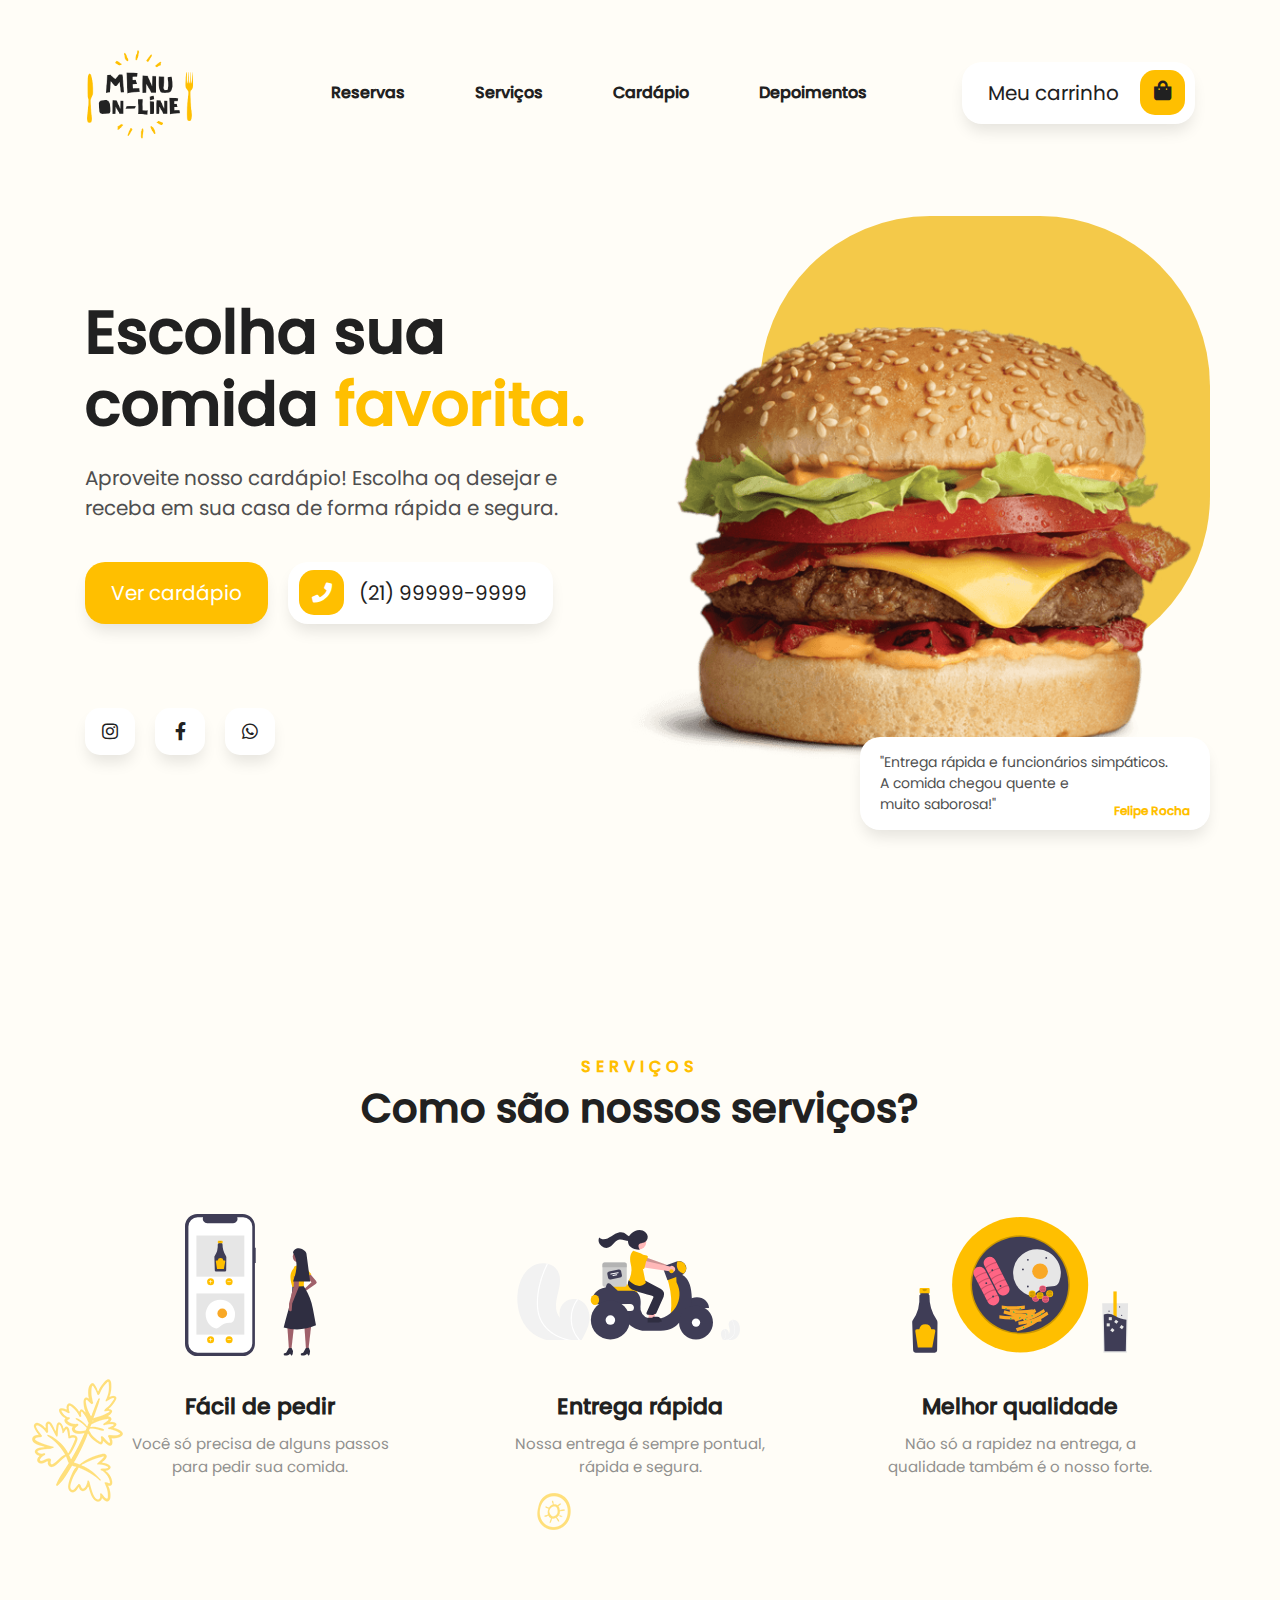
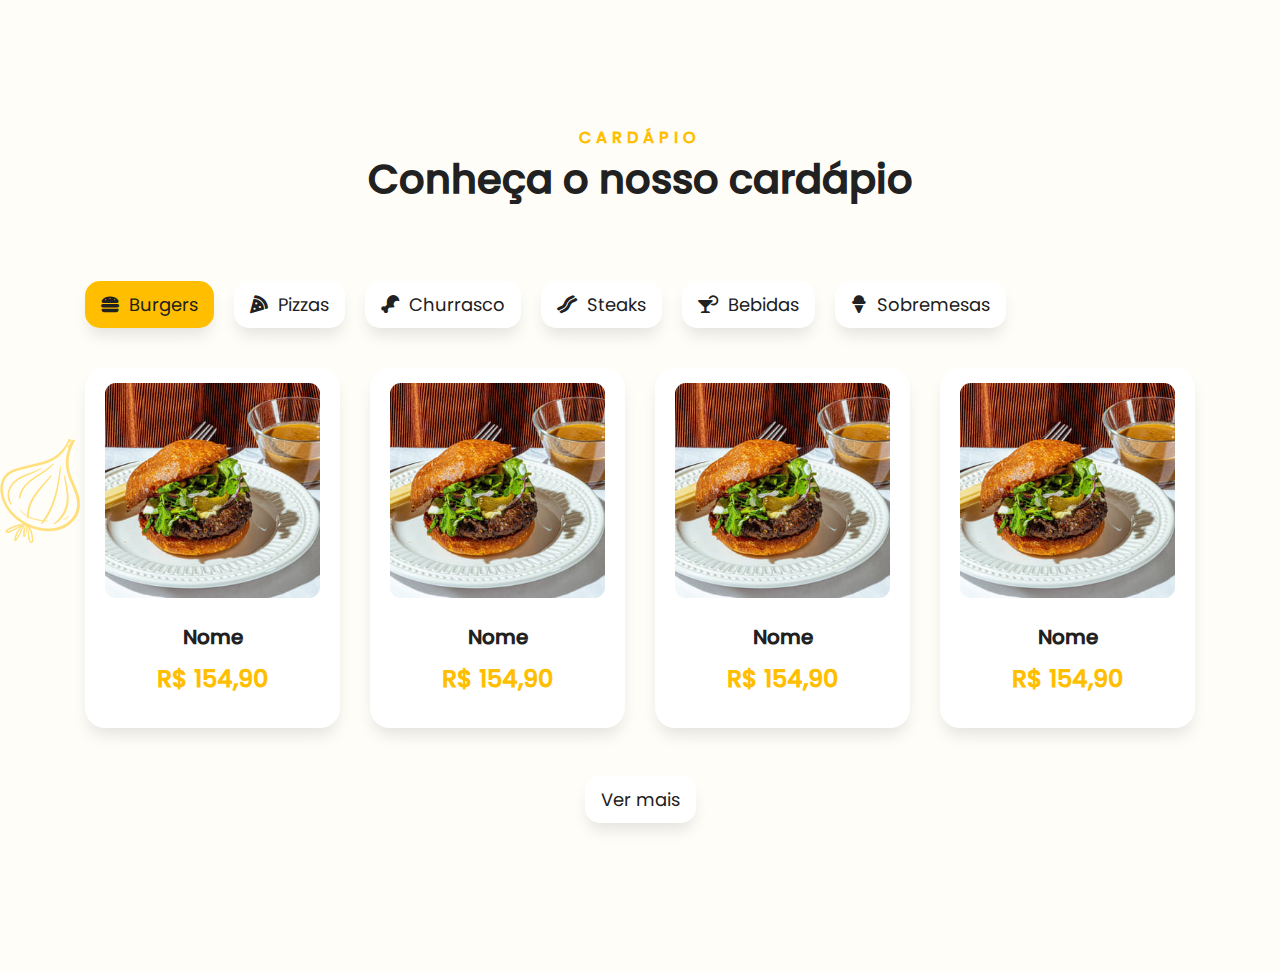
==== landpageCardapio/index.html @ 406b8b30 "v1.0" ====
<!DOCTYPE html>
<html lang="pt-br">
    <head>
        <meta charset="UTF-8">
        <meta name="viewport" content="width=device-width, initial-scale=1.0">
        <link rel="stylesheet" href="./css/bootstrap.min.css">
        <link rel="stylesheet" href="./css/fontawesome.css">
        <link rel="stylesheet" href="./css/main.css">
        <title>Restaurante - Seja bem-vindo!</title>
    </head>
    <body>
        <section class="header">
            <div class="container">
                <nav class="navbar navbar-expand-lg pl-0 pr-0">
                    <a class="navbar-brand" href="#">
                        <img src="./img/logo.png" width="160" class="img-logo"/>
                    </a>
                    <button class="navbar-toggler" type="button" data-toggle="collapse" data-target="#navbarNavDropdown">
                        <span class="navbar-toggler-icon">
                            <i class="fas fa-bars"></i>
                        </span>
                    </button>
                    <div class="collapse navbar-collapse" id="navbarNavDropdown">
                        <ul class="navbar-nav ml-auto mr-auto">
                            <li class="nav-item">
                                <a href="#reservas" class="nav-link"><b>Reservas</b></a>
                            </li>
                            <li class="nav-item">
                                <a href="#servicos" class="nav-link"><b>Serviços</b></a>
                            </li>
                            <li class="nav-item">
                                <a href="#cardapio" class="nav-link"><b>Cardápio</b></a>
                            </li>
                            <li class="nav-item">
                                <a href="#depoimentos" class="nav-link"><b>Depoimentos</b></a>
                            </li>
                        </ul>
                        <a class="btn btn-white btn-icon">
                            Meu carrinho <span class="icon">
                                <i class="fa fa-shopping-bag"></i>
                            </span>
                        </a>
                    </div>
                </nav>
            </div>
        </section>

        <section class="banner">
            <div class="container">
                <div class="row">
                    <div class="col-6">
                        <div class="d-flex text-banner">
                            <h1><b>Escolha sua comida <b class="color-primary">favorita.</b></b></h1>
                            <p>
                                Aproveite nosso cardápio! Escolha oq desejar e receba em sua casa de forma rápida e segura.
                            </p>
                            <div>
                                <a class="btn btn-yellow mt-4 mr-3">
                                    Ver cardápio
                                </a>
                                <a href="#" class="btn btn-white btn-icon-left mt-4">
                                    <span class="icon-left">
                                        <i class="fa fa-phone"></i>                                        
                                    </span>
                                    (21) 99999-9999
                                </a>
                            </div>
                        </div>
                        <a class="btn btn-sm btn-white btn-social mt-4 mr-3">
                            <i class="fab fa-instagram"></i>
                        </a>
                        <a class="btn btn-sm btn-white btn-social mt-4 mr-3">
                            <i class="fab fa-facebook-f"></i>
                        </a>
                        <a class="btn btn-sm btn-white btn-social mt-4">
                            <i class="fab fa-whatsapp"></i>
                        </a>
                    </div>

                    <div class="col-6">
                        <div class="card-banner"></div>
                        <div class="d-flex img-banner">
                            <img src="./img/burguer.png"/>
                        </div>
                        <div class="card card-case">
                            "Entrega rápida e funcionários simpáticos.
                            <br>A comida chegou quente e <br>
                            muito saborosa!"
                            <span class="card-case-name">
                                <b>Felipe Rocha</b>
                            </span>
                        </div>
                    </div>
                </div>
            </div>
        </section>
        
        <section class="servicos" id="servicos">

            <div class="background-servicos"></div>

            <div class="container">
                <div class="row">
                    <div class="col-12 text-center mb-5">
                        <span class="hint-title"><b>Serviços</b></span>
                        <h1 class="title">
                            <b>Como são nossos serviços?</b>
                        </h1>
                    </div>

                    <div class="col-4 mb-5">
                        <div class="card-icon text-center">
                            <img src="./img/icone-pedido.svg" width="150"/>
                        </div>
                        <div class="card-text text-center mt-3">
                            <p><b>Fácil de pedir</b></p>
                            <span>
                                Você só precisa de alguns passos para pedir sua comida.
                            </span>
                        </div>
                    </div>
                    <div class="col-4 mb-5">
                        <div class="card-icon text-center">
                            <img src="./img/icone-delivery.svg" width="250"/>
                        </div>
                        <div class="card-text text-center mt-3">
                            <p><b>Entrega rápida</b></p>
                            <span>
                                Nossa entrega é sempre pontual, rápida e segura.
                            </span>
                        </div>
                    </div>
                    <div class="col-4 mb-5">
                        <div class="card-icon text-center">
                            <img src="./img/icone-qualidade.svg" width="250"/>
                        </div>
                        <div class="card-text text-center mt-3">
                            <p><b>Melhor qualidade</b></p>
                            <span>
                                Não só a rapidez na entrega, a qualidade também é o nosso forte.
                            </span>
                        </div>
                    </div>
                </div>
            </div>
        </section>

        <section class="cardapio" id="cardapio">

            <div class="background-cardapio"></div>

            <div class="container">
                <div class="row">
                    <div class="col-12 text-center mb-5">
                        <span class="hint-title"><b>Cardápio</b></span>
                        <h1 class="title">
                            <b>Conheça o nosso cardápio</b>
                        </h1>
                    </div>
                    <div class="col-12 container-menu">
                        <a class="btn btn-white btn-sm mr-3 active">
                            <i class="fas fa-hamburger"></i>&nbsp; Burgers
                        </a>
                        <a class="btn btn-white btn-sm mr-3">
                            <i class="fas fa-pizza-slice"></i>&nbsp; Pizzas
                        </a>
                        <a class="btn btn-white btn-sm mr-3">
                            <i class="fas fa-drumstick-bite"></i>&nbsp; Churrasco
                        </a>
                        <a class="btn btn-white btn-sm mr-3">
                            <i class="fas fa-bacon"></i>&nbsp; Steaks
                        </a>
                        <a class="btn btn-white btn-sm mr-3">
                            <i class="fas fa-cocktail"></i>&nbsp; Bebidas
                        </a> 
                        <a class="btn btn-white btn-sm mr-3">
                            <i class="fas fa-ice-cream"></i>&nbsp; Sobremesas
                        </a>   
                    </div>
                    <div class="col-12">
                        <div class="row" id="itenscardapio">
                            <div class="col-3 mb-5">
                                <div class="card card-item">
                                    <div class="img-produto">
                                        <img src="./img/cardapio/burguers/burger-au-poivre-kit-4-pack.3ca0e39b02db753304cd185638dad518.jpg">
                                    </div>
                                    <p class="title-produto text-center mt-4">
                                        <b>Nome</b>
                                    </p>
                                    <p class="price-produto text-center">
                                        <b>R$ 154,90</b>
                                    </p>
                                    <div class="add-carrinho">
                                        <span class="btn-menos"><i class="fa fa-minus"></i></span>
                                        <span class="add-numero-itens">0</span>
                                        <span class="btn-mais"><i class="fa fa-plus"></i></span>
                                        <span class="btn btn-add"><i class="fa fa-shopping-bag"></i></span>
                                    </div>
                                </div>
                            </div>
                            <div class="col-3 mb-5">
                                <div class="card card-item">
                                    <div class="img-produto">
                                        <img src="./img/cardapio/burguers/burger-au-poivre-kit-4-pack.3ca0e39b02db753304cd185638dad518.jpg">
                                    </div>
                                    <p class="title-produto text-center mt-4">
                                        <b>Nome</b>
                                    </p>
                                    <p class="price-produto text-center">
                                        <b>R$ 154,90</b>
                                    </p>
                                    <div class="add-carrinho">
                                        <span class="btn-menos"><i class="fa fa-minus"></i></span>
                                        <span class="add-numero-itens">0</span>
                                        <span class="btn-mais"><i class="fa fa-plus"></i></span>
                                        <span class="btn btn-add"><i class="fa fa-shopping-bag"></i></span>
                                    </div>
                                </div>
                            </div>
                            <div class="col-3 mb-5">
                                <div class="card card-item">
                                    <div class="img-produto">
                                        <img src="./img/cardapio/burguers/burger-au-poivre-kit-4-pack.3ca0e39b02db753304cd185638dad518.jpg">
                                    </div>
                                    <p class="title-produto text-center mt-4">
                                        <b>Nome</b>
                                    </p>
                                    <p class="price-produto text-center">
                                        <b>R$ 154,90</b>
                                    </p>
                                    <div class="add-carrinho">
                                        <span class="btn-menos"><i class="fa fa-minus"></i></span>
                                        <span class="add-numero-itens">0</span>
                                        <span class="btn-mais"><i class="fa fa-plus"></i></span>
                                        <span class="btn btn-add"><i class="fa fa-shopping-bag"></i></span>
                                    </div>
                                </div>
                            </div>
                            <div class="col-3 mb-5">
                                <div class="card card-item">
                                    <div class="img-produto">
                                        <img src="./img/cardapio/burguers/burger-au-poivre-kit-4-pack.3ca0e39b02db753304cd185638dad518.jpg">
                                    </div>
                                    <p class="title-produto text-center mt-4">
                                        <b>Nome</b>
                                    </p>
                                    <p class="price-produto text-center">
                                        <b>R$ 154,90</b>
                                    </p>
                                    <div class="add-carrinho">
                                        <span class="btn-menos"><i class="fa fa-minus"></i></span>
                                        <span class="add-numero-itens">0</span>
                                        <span class="btn-mais"><i class="fa fa-plus"></i></span>
                                        <span class="btn btn-add"><i class="fa fa-shopping-bag"></i></span>
                                    </div>
                                </div>
                            </div>
                            
                        </div>
                    </div>
                    <div class="col-12 text-center">
                        <a class="btn btn-white btn-sm">
                            Ver mais
                        </a>
                    </div>             
                </div>
            </div>
        </section>

        <section class="depoimentos" id="depoimentos">

        </section>

        <section class="reserva" id="reservas">

        </section>

        <footer> 

        </footer>

        <script type="text/javascript" src="./js/jquery-1.12.4.min.js"></script>
        <script type="text/javascript" src="./js/modernizr-3.5.0.min.js"></script>
        <script type="text/javascript" src="./js/bootstrap.min.js"></script>
        <script type="text/javascript" src="./js/popper.min.js"></script>

    </body>
</html>
---- landpageCardapio/css/main.css ----
@font-face {
    font-family: 'PoppinsMedium';
    src: url('../fonts/Poppins-Medium.otf');
}
@font-face {
    font-family: 'PoppinsRegular';
    src: url('../fonts/Poppins-Regular.otf');
}


:root {
    --color-background: #fffdf7;
    --color-black: #212121;
    --color-black-heavy: #000000;
    --color-text: #4f4f4f;
    --color-text-out: #90908e;
    --color-primary: #ffbf00;
    --color-secondary: #fff2cc;
    --color-white: #ffffff;
    --color-red: #e74c3c;
    --color-green: #2ecc71;
    --color-separete: #cccccc;
}

html, body {
    font-family: 'PoppinsRegular', 'Rubik', 'sans-serif';
    background-color: var(--color-background);
    color: var(--color-text);
}

b {
    font-family: 'PoppinsMedium', 'Rubik', 'sans-serif';
}

.color-primary {
    color: var(--color-primary);
}

a.navbar-brand {
    margin-left: -25px;
}

.nav-link {
    color: var(--color-black)!important;
    padding-left: 35px!important;
    padding-right: 35px!important;
}

.btn-white {
    background-color: var(--color-white);
    color: var(--color-black)!important;
    border-radius: 20px;
    padding: 15px 25px;
    font-size: 20px;
    box-shadow: 0px 10px 15px -3px rgba(0,0,0,0.1);
}

.btn-white.active, .btn-white:hover {
    background-color: var(--color-primary);
}

.btn-icon {
    padding-right: 75px;
}

.btn-icon .icon {
    display: inline-block;
    color: var(--color-black);
    background-color: var(--color-primary);
    width: 45px;
    height: 45px;
    position: absolute;
    right: 10px;
    margin-top: -8px;
    border-radius: 15px;
    text-align: center;
    padding-top: 6px;
}

.banner {
    padding-top: 110px;
    padding-bottom: 200px;
}

.text-banner {
    flex-direction: column;
    justify-content: center;
    margin-bottom: 60px;
}

.text-banner h1 {
    color: var(--color-black);
    font-size: 60px;
}

.text-banner p {
    margin-top: 15px;
    margin-bottom: 15px;
    font-size: 20px;
}

.btn-yellow {
    background-color: var(--color-primary);
    color: var(--color-white)!important;
    border-radius: 20px;
    padding: 15px 25px;
    font-size: 20px;
    box-shadow: 0px 10px 15px -3px rgba(0,0,0,0.1);
}

.btn-icon-left {
    padding-left: 70px;
}

.btn-icon-left span.icon-left {
    display: inline-block;
    color: var(--color-white);
    background-color: var(--color-primary);
    width: 45px;
    height: 45px;
    position: absolute;
    margin-left: -60px;
    margin-top: -8px;
    border-radius: 15px;
    text-align: center;
    padding-top: 8px;
}

.btn-sm {
    padding: 9px 15px!important;
    border-radius: 15px!important;
    font-size: 18px!important;
}

.btn-social {
    width: 50px;
}

.card-banner {
    height: 450px;
    width: 450px;
    border-radius: 170px;
    background-color: #f4c949;
    position: absolute;
    right: 0;
    top: -80px;
}

.img-banner img {
    position: absolute;
    width: 570px;
    top: 30px;
    right: 15px;
}

.card {
    border-radius: 20px;
    padding: 15px 20px;
    font-size: 20px;
    box-shadow: 0px 10px 15px -3px rgba(0,0,0,0.1)!important;
    border: none!important;
}

.card-case {
    width: 350px;
    font-size: 14px;
    position: absolute;
    right: 0;
    bottom: -75px;
}

.card-case-name {
    position: absolute;
    font-size: 12px;
    color: var(--color-primary);
    right: 20px;
    bottom: 10px;
}

.servicos {
    padding-top: 100px;
    padding-bottom: 150px;
}

.hint-title {
    color: var(--color-primary);
    font-size: 16px;
    text-transform: uppercase;
    letter-spacing: 5px;
}

.title {
    color: var(--color-black);
    font-size: 40px;
    margin-top: 5px;
    margin-bottom: 30px;
}

.card-icon {
    height: 150px;
    margin: auto;
    margin-bottom: 30px;
    display: flex;
    justify-content: center;
    align-items: center;
}

.card-text {
    color: var(--color-text-out);
    font-size: 15px;
    padding: 0px 30px;
}

.card-text p {
    font-size: 22px;
    color: var(--color-black);
    margin-bottom: 10px;
}

.background-servicos {
    position: absolute;
    left: 0;
    right: 0;
    height: 500px;
    background-image: url(../img/bg-icons-2.png);
}

.cardapio {
    padding-top: 50px;
    padding-bottom: 150px;
}

.cardapio .background-cardapio {
    position: absolute;
    left: 0;
    right: 0;
    height: 500px;
    background-image: url(../img/bg-icons-1.png);
}

.container-menu {
    margin-bottom: 40px;
}

.card-item {
    height: 360px;
}

.card-item .img-produto img {
    width: 100%;
    border-radius: 11px;
}

.card-item .title-produto {
    color: var(--color-black);
    text-overflow: ellipsis;
    white-space: nowrap;
    overflow: hidden;
    height: 40px;
    margin-bottom: 0px;
}

.card-item .price-produto {
    color: var(--color-primary);
    font-size: 24px;
}

.card-item .add-carrinho {
    display: none;
    text-align: center;
    height: 30px;
    justify-content: center;
    align-items: center;
}

.btn-menos {
    color: var(--color-black-heavy);
    padding: 5px 7px;
    border: 2px solid var(--color-black-heavy);
    border-top-left-radius: 10px;
    border-bottom-left-radius: 10px;
    font-size: 14px;
    cursor: pointer;
}

.btn-mais {
    color: var(--color-black-heavy);
    padding: 5px 7px;
    border: 2px solid var(--color-black-heavy);
    border-top-right-radius: 10px;
    border-bottom-right-radius: 10px;
    font-size: 14px;
    cursor: pointer;
}

.add-numero-itens {
    color: var(--color-black-heavy);
    padding: 2px 15px;
    border-top: 2px solid var(--color-black-heavy);
    border-bottom: 2px solid var(--color-black-heavy);
    font-size: 18px;
    cursor: pointer;
}

.btn-add {
    border: 2px solid var(--color-black-heavy);
    font-size: 16px;
    padding: 4px 10px;
    border-radius: 10px;
    color: var(--color-white);
    background-color: var(--color-black-heavy);
    margin-left: 15px;
}

.card-item:hover {
    background-color: var(--color-primary);
}

.card-item:hover .title-produto {
    display: none;
}

.card-item:hover .add-carrinho {
    display: flex;
}

.card-item:hover .price-produto {
    color: var(--color-black-heavy)!important;
    margin-top: 20px;
}
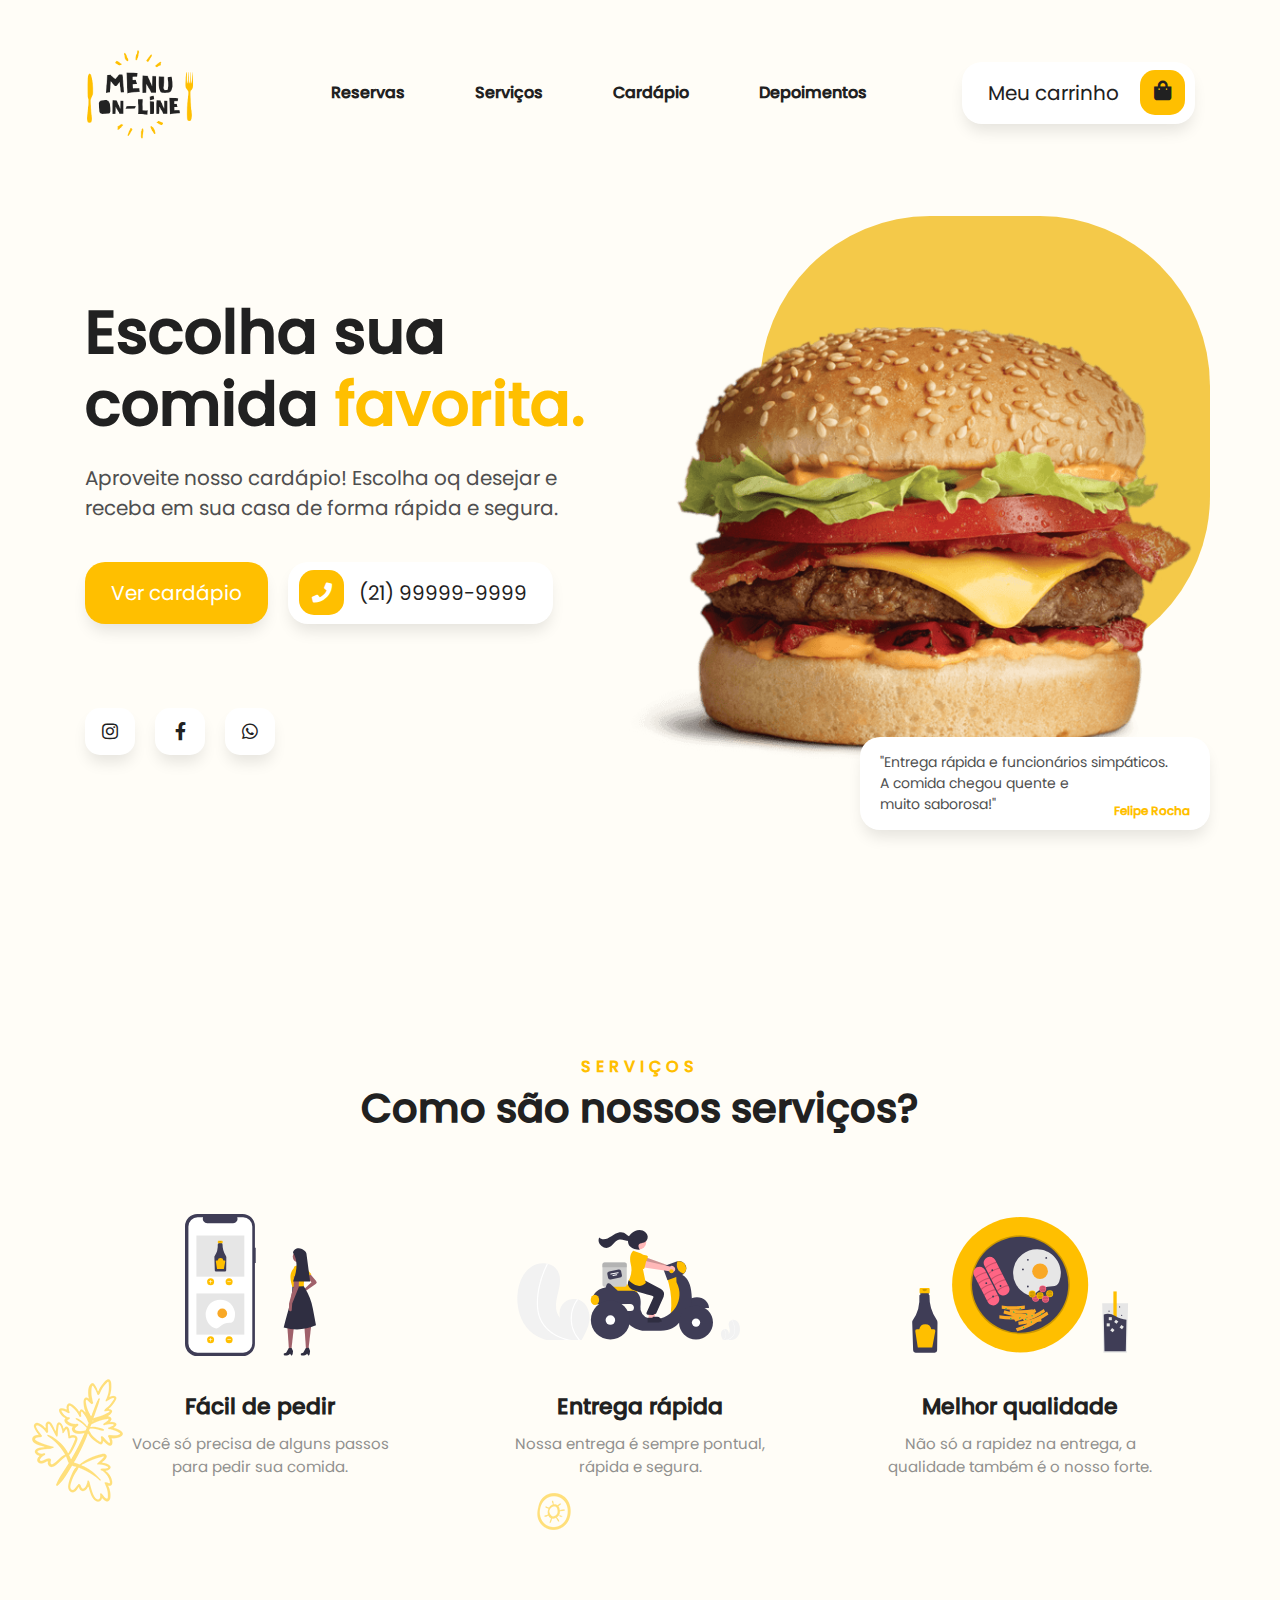
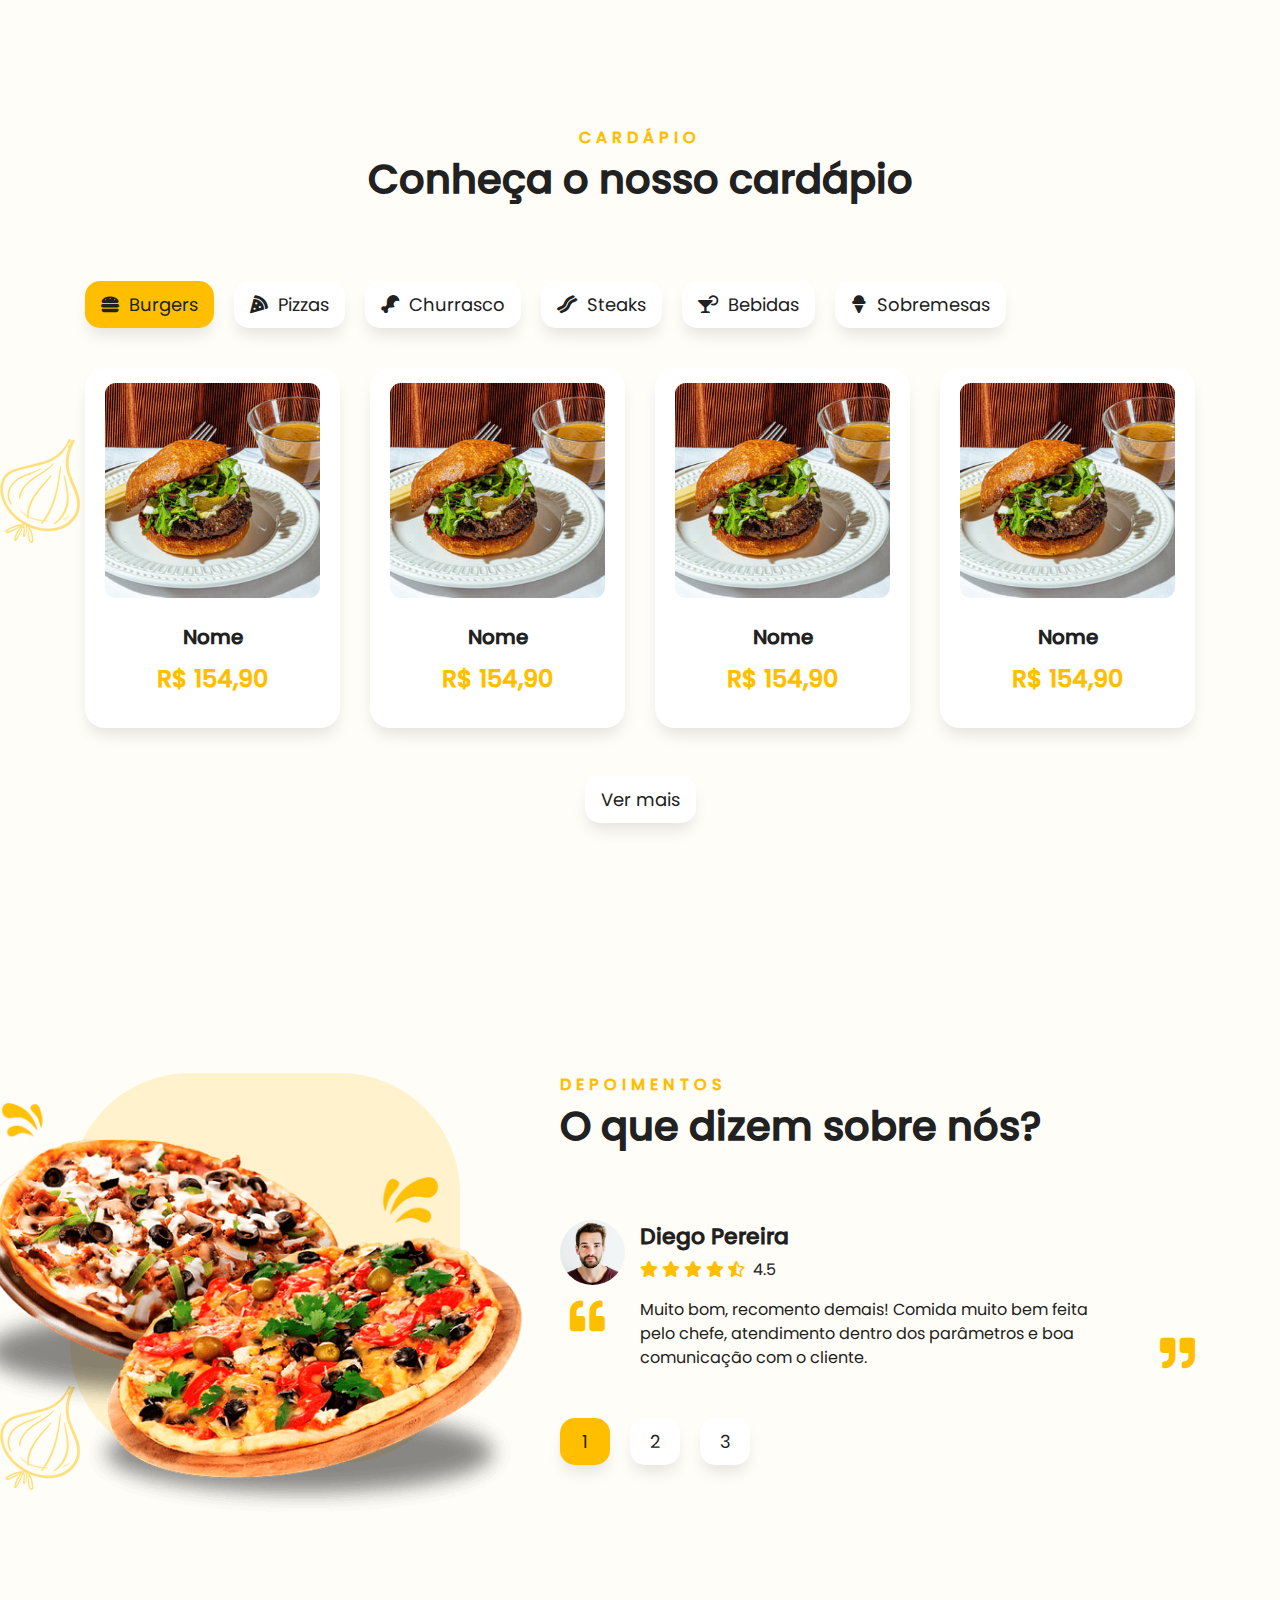
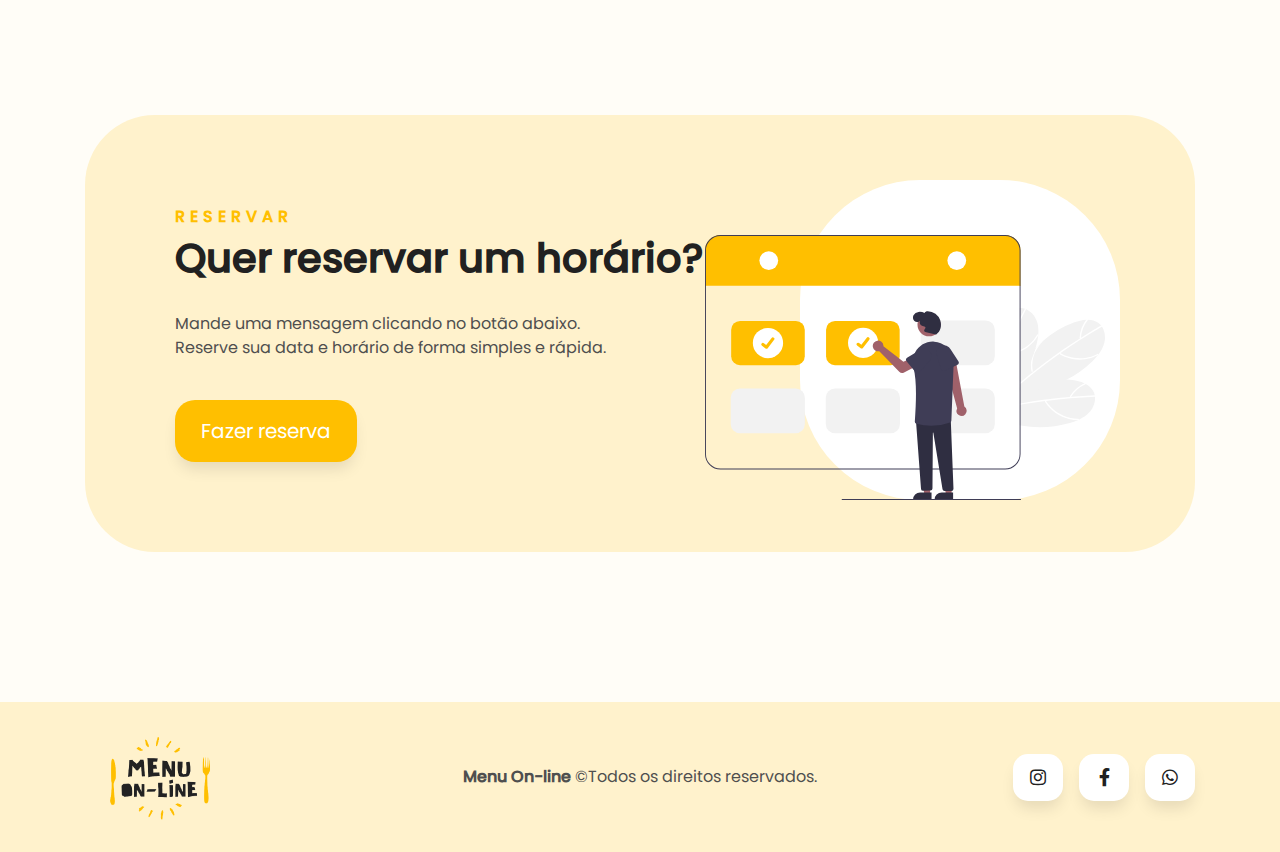
==== commit 862a1a1b: "Merge 66495a9e7f52ed8496034b12d09f4d9da89255dd into cc5b8be45f82e15f9071418099d74549271e2dea" ====
--- a/landpageCardapio/index.html
+++ b/landpageCardapio/index.html
@@ -6,6 +6,8 @@
         <link rel="stylesheet" href="./css/bootstrap.min.css">
         <link rel="stylesheet" href="./css/fontawesome.css">
         <link rel="stylesheet" href="./css/main.css">
+        <link rel="stylesheet" href="./css/animation.css">
+        <link rel="stylesheet" media="(max-width: 600px)" href="css/mobile.css">
         <title>Restaurante - Seja bem-vindo!</title>
     </head>
     <body>
@@ -34,6 +36,9 @@
                             <li class="nav-item">
                                 <a href="#depoimentos" class="nav-link"><b>Depoimentos</b></a>
                             </li>
+                            <li class="nav-item last_item">
+                                <a href="#" class="nav-link"><b>Meu carrinho</b></a>
+                            </li>
                         </ul>
                         <a class="btn btn-white btn-icon">
                             Meu carrinho <span class="icon">
@@ -269,14 +274,160 @@
 
         <section class="depoimentos" id="depoimentos">
 
+            <div class="background-depoimentos"></div>
+
+            <div class="container">
+                <div class="row">
+                    <div class="col-5 text-center">
+                        <div class="card-depoimentos"></div>
+                        <div class="d-flex img-banner">
+                            <img src="./img/pizzas.png">
+                        </div>
+                    </div>
+                    <div class="col-7">
+                        <span class="hint-title"><b>Depoimentos</b></span>
+                        <h1 class="title">
+                            <b>O que dizem sobre nós?</b>
+                        </h1>
+                        <div class="mb-5">
+                            <div class="depoimento" id="depoimento-1">
+                                <div class="container-dados-depoimento">
+                                    <div class="imagem-depoimento"></div>
+                                    <div>
+                                        <p class="nome-depoimento"><b>Diego Pereira</b></p>
+                                        <p class="nota-depoimento">
+                                            <i class="fas fa-star"></i>
+                                            <i class="fas fa-star"></i>
+                                            <i class="fas fa-star"></i>
+                                            <i class="fas fa-star"></i>
+                                            <i class="fas fa-star-half-alt"></i>&nbsp; <span>4.5</span>
+                                        </p>
+                                    </div>
+                                </div>
+                                <p class="texto-depoimento">
+                                    <i class="fas fa-quote-left"></i>
+                                    <span>
+                                        Muito bom, recomento demais! Comida muito bem feita pelo chefe, 
+                                        atendimento dentro dos parâmetros e boa comunicação com o cliente.
+                                    </span>
+                                    <i class="fas fa-quote-right"></i>
+                                </p>
+                            </div>
+                            <div class="depoimento hidden" id="depoimento-2">
+                                <div class="container-dados-depoimento">
+                                    <div class="imagem-depoimento"></div>
+                                    <div>
+                                        <p class="nome-depoimento"><b>Ana Beatriz</b></p>
+                                        <p class="nota-depoimento">
+                                            <i class="fas fa-star"></i>
+                                            <i class="fas fa-star"></i>
+                                            <i class="fas fa-star"></i>
+                                            <i class="fas fa-star"></i>
+                                            <i class="fas fa-star"></i>&nbsp; <span>5.0</span>
+                                        </p>
+                                    </div>
+                                </div>
+                                <p class="texto-depoimento">
+                                    <i class="fas fa-quote-left"></i>
+                                    <span>
+                                        Um jantar perfeito do começo ao fim. Comida, experiência, serviço... 
+                                        foi tão maravilhoso que fomos dois dias seguidos - fato inédito para mim em uma viagem.
+                                    </span>
+                                    <i class="fas fa-quote-right"></i>
+                                </p>
+                            </div>
+                            <div class="depoimento hidden" id="depoimento-3">
+                                <div class="container-dados-depoimento">
+                                    <div class="imagem-depoimento"></div>
+                                    <div>
+                                        <p class="nome-depoimento"><b>João Guilherme</b></p>
+                                        <p class="nota-depoimento">
+                                            <i class="fas fa-star"></i>
+                                            <i class="fas fa-star"></i>
+                                            <i class="fas fa-star"></i>
+                                            <i class="fas fa-star"></i>
+                                            <i class="far fa-star"></i>&nbsp; <span>4.0</span>
+                                        </p>
+                                    </div>
+                                </div>
+                                <p class="texto-depoimento">
+                                    <i class="fas fa-quote-left"></i>
+                                    <span>
+                                        A comida estava excelente e o serviço gentil nos surpreendeu! 
+                                        Dica: reserve umas 3 horas para ter uma experiência incrível.
+                                    </span>
+                                    <i class="fas fa-quote-right"></i>
+                                </p>
+                            </div>
+                        </div>
+                        <div class="opcoes">
+                            <a class="btn btn-sm btn-white btn-social mr-3 active">1</a>
+                            <a class="btn btn-sm btn-white btn-social mr-3">2</a>
+                            <a class="btn btn-sm btn-white btn-social">3</a>
+                        </div>
+                    </div>
+                </div>
+            </div>
         </section>
 
         <section class="reserva" id="reservas">
-
+            <div class="container">
+                <div class="row">
+                    <div class="col-12">
+                        <div class="card-secondary">
+                            <div class="row">
+                                <div class="col-7">
+                                    <span class="hint-title"><b>Reservar</b></span>
+                                    <h1 class="title">
+                                        <b>Quer reservar um horário?</b>
+                                    </h1>
+                                    <p class="pr-5">
+                                        Mande uma mensagem clicando no botão abaixo.
+                                        <br>
+                                        Reserve sua data e horário de forma simples e rápida.
+                                    </p>
+                                    <a class="btn btn-yellow mt-4">
+                                        Fazer reserva
+                                    </a>                                  
+                                </div>
+                                <div class="col-5">
+                                    <div class="card-reserva"></div>
+                                    <div class="d-flex img-banner">
+                                        <img src="./img/icone-reserva.svg">
+                                    </div>
+                                </div>
+                            </div>
+                        </div>
+                    </div>
+                </div>
+
+            </div>
         </section>
 
         <footer> 
-
+            <div class="container">
+                <div class="row">
+                    <div class="col-3 container-logo-footer">
+                        <img class="logo-footer" src="./img/logo.png">
+                    </div>
+                    <div class="col-6 container-texto-footer">
+                        <p class="mb-0">
+                            <b>Menu On-line</b> &copy;Todos os direitos reservados.
+                        </p>
+                    </div>
+                    <div class="col-3 container-redes-footer">
+                        <a class="btn btn-sm btn-white btn-social mr-3">
+                            <i class="fab fa-instagram"></i>
+                        </a>
+                        <a class="btn btn-sm btn-white btn-social mr-3">
+                            <i class="fab fa-facebook-f"></i>
+                        </a>
+                        <a class="btn btn-sm btn-white btn-social">
+                            <i class="fab fa-whatsapp"></i>
+                        </a>
+                    </div>
+                </div>
+            </div>
         </footer>
 
         <script type="text/javascript" src="./js/jquery-1.12.4.min.js"></script>
--- a/landpageCardapio/css/main.css
+++ b/landpageCardapio/css/main.css
@@ -32,6 +32,10 @@
     font-family: 'PoppinsMedium', 'Rubik', 'sans-serif';
 }
 
+.hidden {
+    display: none!important;
+}
+
 .color-primary {
     color: var(--color-primary);
 }
@@ -40,8 +44,16 @@
     margin-left: -25px;
 }
 
+a.nav-link:hover{
+    color: var(--color-primary);
+}
+
+.last_item{
+    display: none;
+}
+
 .nav-link {
-    color: var(--color-black)!important;
+    color: var(--color-black);
     padding-left: 35px!important;
     padding-right: 35px!important;
 }
@@ -327,4 +339,146 @@
 .card-item:hover .price-produto {
     color: var(--color-black-heavy)!important;
     margin-top: 20px;
+}
+
+.depoimentos {
+    padding-top: 100px;
+    padding-bottom: 150px;
+}
+
+.card-depoimentos {
+    height: 390px;
+    width: 390px;
+    border-radius: 120px;
+    background-color: var(--color-secondary);
+    position: absolute;
+    left: 0;
+}
+
+.container-dados-depoimento {
+    display: flex;
+}
+
+.depoimento {
+    margin-top: 70px;
+}
+
+.background-depoimentos {
+    position: absolute;
+    left: 0;
+    right: 0;
+    height: 500px;
+    background-image: url(../img/bg-icons-1.png);
+}
+
+.imagem-depoimento {
+    width: 65px;
+    height: 65px;
+    background-color: var(--color-white);
+    border-radius: 50px;
+    background: no-repeat;
+    background-position: center;
+    margin-right: 15px;
+}
+
+#depoimento-1 .imagem-depoimento {
+    background-image: url(../img/diego.jpg);
+    background-size: cover;
+}
+
+#depoimento-2 .imagem-depoimento {
+    background-image: url(../img/ana.jpg);
+    background-size: cover;
+}
+
+#depoimento-3 .imagem-depoimento {
+    background-image: url(../img/joao.jpg);
+    background-size: cover;
+}
+
+.nome-depoimento {
+    color: var(--color-black);
+    font-size: 22px;
+    margin-bottom: 5px;
+}
+
+.nota-depoimento {
+    color: var(--color-primary);
+}
+
+.nota-depoimento span {
+    color: var(--color-black);
+}
+
+.texto-depoimento {
+    display: flex;
+    font-size: 16px;
+    color: var(--color-black);
+}
+
+.texto-depoimento i {
+    font-size: 35px;
+    color: var(--color-primary);
+}
+
+.texto-depoimento i:first-child {
+    padding-left: 10px;
+    padding-right: 35px;
+}
+
+.texto-depoimento i:last-child {
+    padding-left: 45px;
+    display: flex;
+    justify-content: center;
+    align-items: end;
+}
+
+.reserva {
+    padding-top: 100px;
+    padding-bottom: 150px;
+}
+
+.card-secondary {
+    background-color: var(--color-secondary);
+    border-radius: 70px;
+    padding: 90px;
+}
+
+.card-reserva {
+    height: 320px;
+    width: 320px;
+    border-radius: 120px;
+    background-color: var(--color-white);
+    position: absolute;
+    right: 0;
+    top: -25px;
+}
+
+.reserva .img-banner img {
+    width: 100%;
+}
+
+footer {
+    background-color: var(--color-secondary);
+}
+
+.logo-footer {
+    width: 150px;
+}
+
+.container-logo-footer, .container-texto-footer, .container-redes-footer {
+    display: flex;
+    align-items: center;
+}
+
+.container-logo-footer {
+    justify-content: start;
+}
+
+.container-texto-footer {
+    justify-content: center;
+}
+
+.container-redes-footer {
+    justify-content: end;
 }--- a/landpageCardapio/css/mobile.css
+++ b/landpageCardapio/css/mobile.css
@@ -0,0 +1,113 @@
+@charset "UTF-8";
+
+:root{
+    --width_container: 300px;
+}
+
+body{
+    overflow-x: hidden;
+}
+
+.navbar-nav{
+    text-align: center;
+}
+
+.last_item{
+    display: block;
+}
+
+.btn-icon{
+    display: none;
+}
+
+span.icon{
+    display: none;
+}
+
+.banner > div:nth-child(1) > div:nth-child(1){
+    justify-content: center;
+}
+
+div.col-6:nth-child(1){
+    min-width: var(--width_container);
+    text-align: center;
+}
+
+.banner div:nth-child(2){
+    display: none;
+}
+
+#servicos  div.row{
+    display: flex;
+    flex-direction: column;
+    align-items: center;
+}
+
+
+#servicos div.col-4.mb-5{
+    min-width: var(--width_container);
+}
+
+div.col-12:nth-child(2){
+    display: flex;
+    flex-direction: column;
+    gap: 15px;
+}
+
+#itenscardapio{
+    flex-direction: column;
+    align-items: center;
+}
+
+div.col-3.mb-5{
+    min-width: var(--width_container);
+}
+
+div.col-5.text-center{
+    display: none;
+}
+
+div.col-7{
+    min-width: 350px;
+}
+
+#depoimentos > div:nth-child(2) > div:nth-child(1){
+    justify-content: center;
+}
+
+div.col-5:nth-child(2){
+    display: none;
+}
+
+.card-secondary > div:nth-child(1){
+    display: flex;
+    align-items: center;
+    justify-content: center;
+}
+
+div.col-7:nth-child(1){
+    text-align: center;
+}
+
+.logo-footer{
+    width: 70px;
+}
+
+.container-redes-footer{
+    display: none;
+}
+
+.mb-0{
+    font-size: 17px;
+    text-align: center;
+}
+
+div.col-7:nth-child(2) > span:nth-child(1),h1:nth-child(2){
+    display: block;
+    text-align: center;
+}
+
+.opcoes{
+    display: flex;
+    justify-content: center;
+}